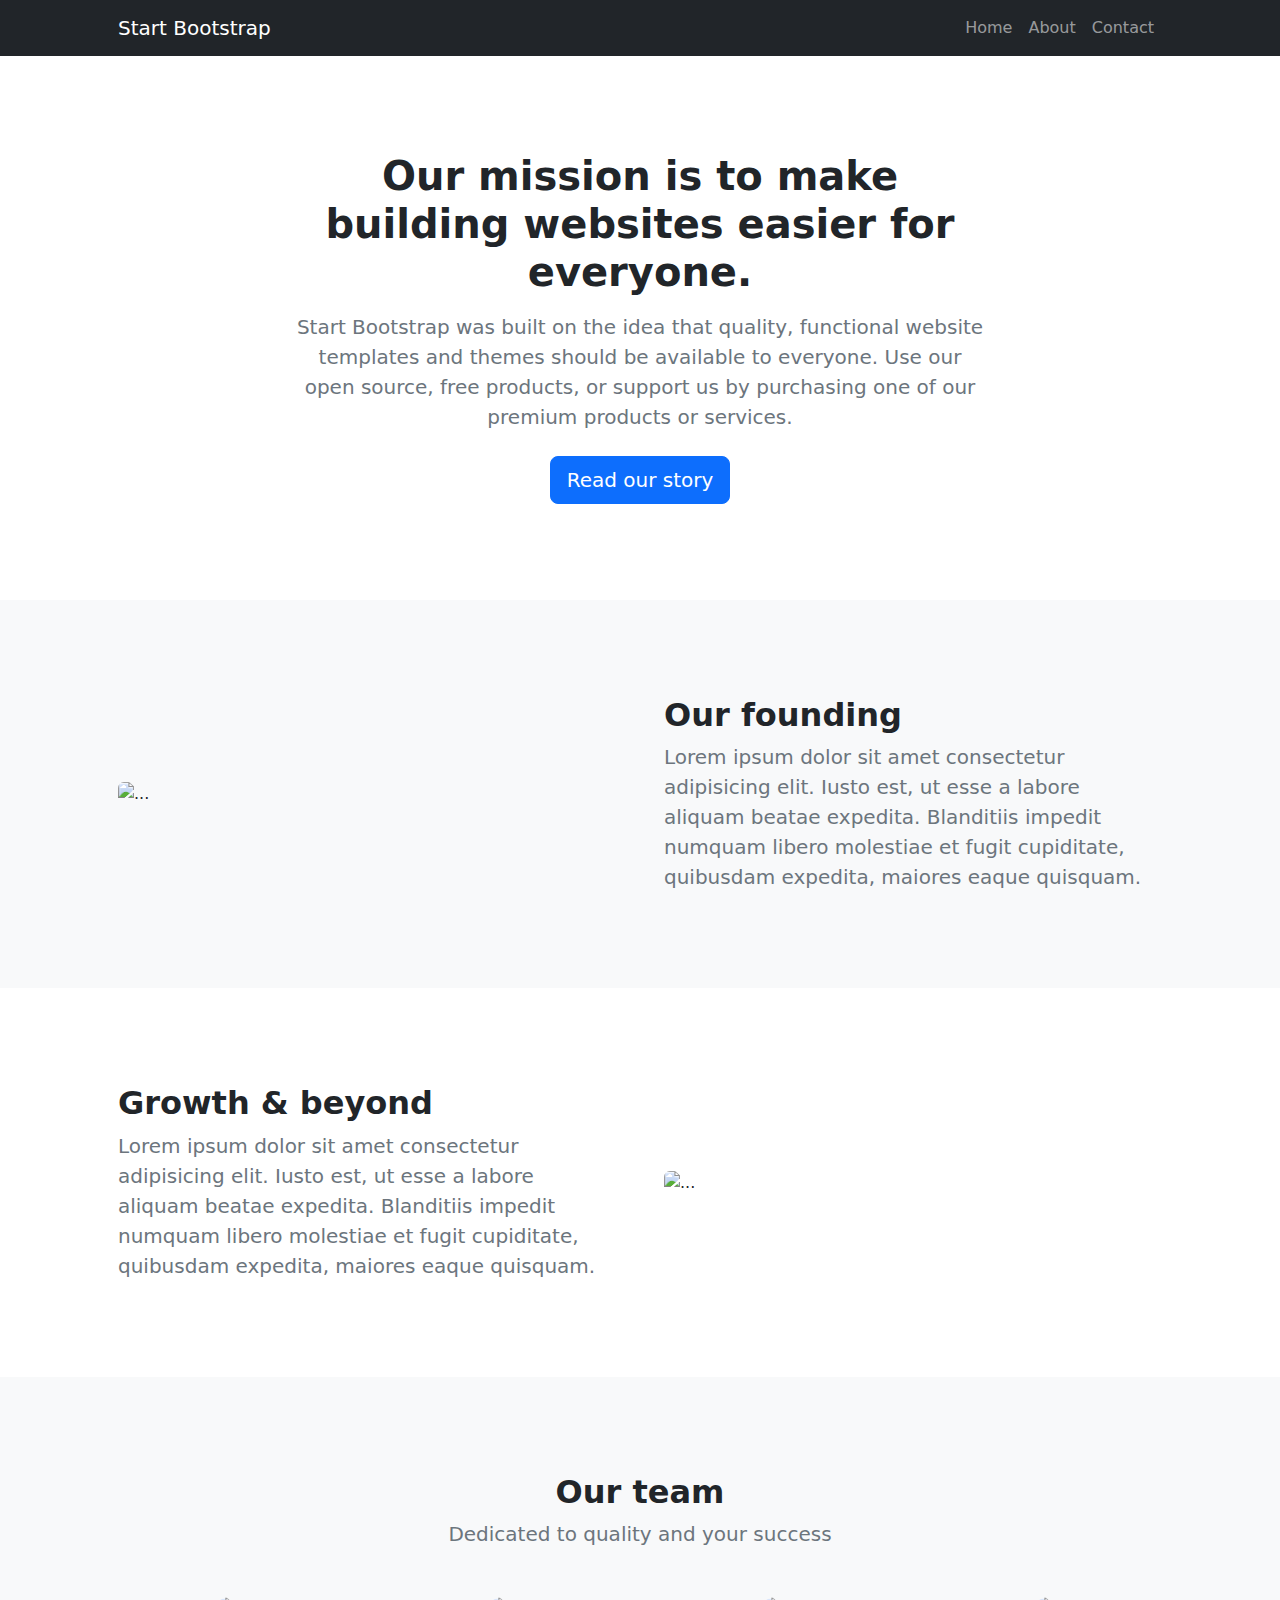
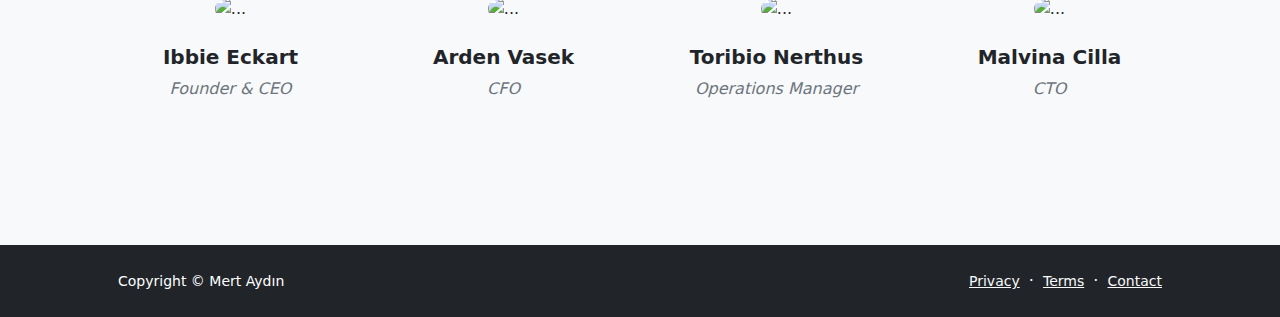
==== about.html @ 2e8341d7 "start" ====
<!DOCTYPE html>
<html lang="en">
    <head>
        <meta charset="utf-8" />
        <meta name="viewport" content="width=device-width, initial-scale=1, shrink-to-fit=no" />
        <meta name="description" content="" />
        <meta name="author" content="" />
        <title>Modern Business - Start Bootstrap Template</title>
        <!-- Favicon-->
        <link rel="icon" type="image/x-icon" href="assets/favicon.ico" />
        <!-- Bootstrap icons-->
        <link href="https://cdn.jsdelivr.net/npm/bootstrap-icons@1.5.0/font/bootstrap-icons.css" rel="stylesheet" />
        <!-- Core theme CSS (includes Bootstrap)-->
        <link href="css/styles.css" rel="stylesheet" />
    </head>
    <body class="d-flex flex-column">
        <main class="flex-shrink-0">
            <!-- Navigation-->
            <nav class="navbar navbar-expand-lg navbar-dark bg-dark">
                <div class="container px-5">
                    <a class="navbar-brand" href="index.html">Start Bootstrap</a>
                    <button class="navbar-toggler" type="button" data-bs-toggle="collapse" data-bs-target="#navbarSupportedContent" aria-controls="navbarSupportedContent" aria-expanded="false" aria-label="Toggle navigation"><span class="navbar-toggler-icon"></span></button>
                    <div class="collapse navbar-collapse" id="navbarSupportedContent">
                        <ul class="navbar-nav ms-auto mb-2 mb-lg-0">
                            <li class="nav-item"><a class="nav-link" href="index.html">Home</a></li>
                            <li class="nav-item"><a class="nav-link" href="about.html">About</a></li>
                            <li class="nav-item"><a class="nav-link" href="contact.html">Contact</a></li>
                        </ul>
                    </div>
                </div>
            </nav>
            <!-- Header-->
            <header class="py-5">
                <div class="container px-5">
                    <div class="row justify-content-center">
                        <div class="col-lg-8 col-xxl-6">
                            <div class="text-center my-5">
                                <h1 class="fw-bolder mb-3">Our mission is to make building websites easier for everyone.</h1>
                                <p class="lead fw-normal text-muted mb-4">Start Bootstrap was built on the idea that quality, functional website templates and themes should be available to everyone. Use our open source, free products, or support us by purchasing one of our premium products or services.</p>
                                <a class="btn btn-primary btn-lg" href="#scroll-target">Read our story</a>
                            </div>
                        </div>
                    </div>
                </div>
            </header>
            <!-- About section one-->
            <section class="py-5 bg-light" id="scroll-target">
                <div class="container px-5 my-5">
                    <div class="row gx-5 align-items-center">
                        <div class="col-lg-6"><img class="img-fluid rounded mb-5 mb-lg-0" src="https://dummyimage.com/600x400/343a40/6c757d" alt="..." /></div>
                        <div class="col-lg-6">
                            <h2 class="fw-bolder">Our founding</h2>
                            <p class="lead fw-normal text-muted mb-0">Lorem ipsum dolor sit amet consectetur adipisicing elit. Iusto est, ut esse a labore aliquam beatae expedita. Blanditiis impedit numquam libero molestiae et fugit cupiditate, quibusdam expedita, maiores eaque quisquam.</p>
                        </div>
                    </div>
                </div>
            </section>
            <!-- About section two-->
            <section class="py-5">
                <div class="container px-5 my-5">
                    <div class="row gx-5 align-items-center">
                        <div class="col-lg-6 order-first order-lg-last"><img class="img-fluid rounded mb-5 mb-lg-0" src="https://dummyimage.com/600x400/343a40/6c757d" alt="..." /></div>
                        <div class="col-lg-6">
                            <h2 class="fw-bolder">Growth &amp; beyond</h2>
                            <p class="lead fw-normal text-muted mb-0">Lorem ipsum dolor sit amet consectetur adipisicing elit. Iusto est, ut esse a labore aliquam beatae expedita. Blanditiis impedit numquam libero molestiae et fugit cupiditate, quibusdam expedita, maiores eaque quisquam.</p>
                        </div>
                    </div>
                </div>
            </section>
            <!-- Team members section-->
            <section class="py-5 bg-light">
                <div class="container px-5 my-5">
                    <div class="text-center">
                        <h2 class="fw-bolder">Our team</h2>
                        <p class="lead fw-normal text-muted mb-5">Dedicated to quality and your success</p>
                    </div>
                    <div class="row gx-5 row-cols-1 row-cols-sm-2 row-cols-xl-4 justify-content-center">
                        <div class="col mb-5 mb-5 mb-xl-0">
                            <div class="text-center">
                                <img class="img-fluid rounded-circle mb-4 px-4" src="https://dummyimage.com/150x150/ced4da/6c757d" alt="..." />
                                <h5 class="fw-bolder">Ibbie Eckart</h5>
                                <div class="fst-italic text-muted">Founder &amp; CEO</div>
                            </div>
                        </div>
                        <div class="col mb-5 mb-5 mb-xl-0">
                            <div class="text-center">
                                <img class="img-fluid rounded-circle mb-4 px-4" src="https://dummyimage.com/150x150/ced4da/6c757d" alt="..." />
                                <h5 class="fw-bolder">Arden Vasek</h5>
                                <div class="fst-italic text-muted">CFO</div>
                            </div>
                        </div>
                        <div class="col mb-5 mb-5 mb-sm-0">
                            <div class="text-center">
                                <img class="img-fluid rounded-circle mb-4 px-4" src="https://dummyimage.com/150x150/ced4da/6c757d" alt="..." />
                                <h5 class="fw-bolder">Toribio Nerthus</h5>
                                <div class="fst-italic text-muted">Operations Manager</div>
                            </div>
                        </div>
                        <div class="col mb-5">
                            <div class="text-center">
                                <img class="img-fluid rounded-circle mb-4 px-4" src="https://dummyimage.com/150x150/ced4da/6c757d" alt="..." />
                                <h5 class="fw-bolder">Malvina Cilla</h5>
                                <div class="fst-italic text-muted">CTO</div>
                            </div>
                        </div>
                    </div>
                </div>
            </section>
        </main>
        <!-- Footer-->
        <footer class="bg-dark py-4 mt-auto">
            <div class="container px-5">
                <div class="row align-items-center justify-content-between flex-column flex-sm-row">
                    <div class="col-auto"><div class="small m-0 text-white">Copyright &copy; Mert Aydın</div></div>
                    <div class="col-auto">
                        <a class="link-light small" href="#!">Privacy</a>
                        <span class="text-white mx-1">&middot;</span>
                        <a class="link-light small" href="#!">Terms</a>
                        <span class="text-white mx-1">&middot;</span>
                        <a class="link-light small" href="#!">Contact</a>
                    </div>
                </div>
            </div>
        </footer>
        <!-- Bootstrap core JS-->
        <script src="https://cdn.jsdelivr.net/npm/bootstrap@5.2.3/dist/js/bootstrap.bundle.min.js"></script>
        <!-- Core theme JS-->
        <script src="js/scripts.js"></script>
    </body>
</html>
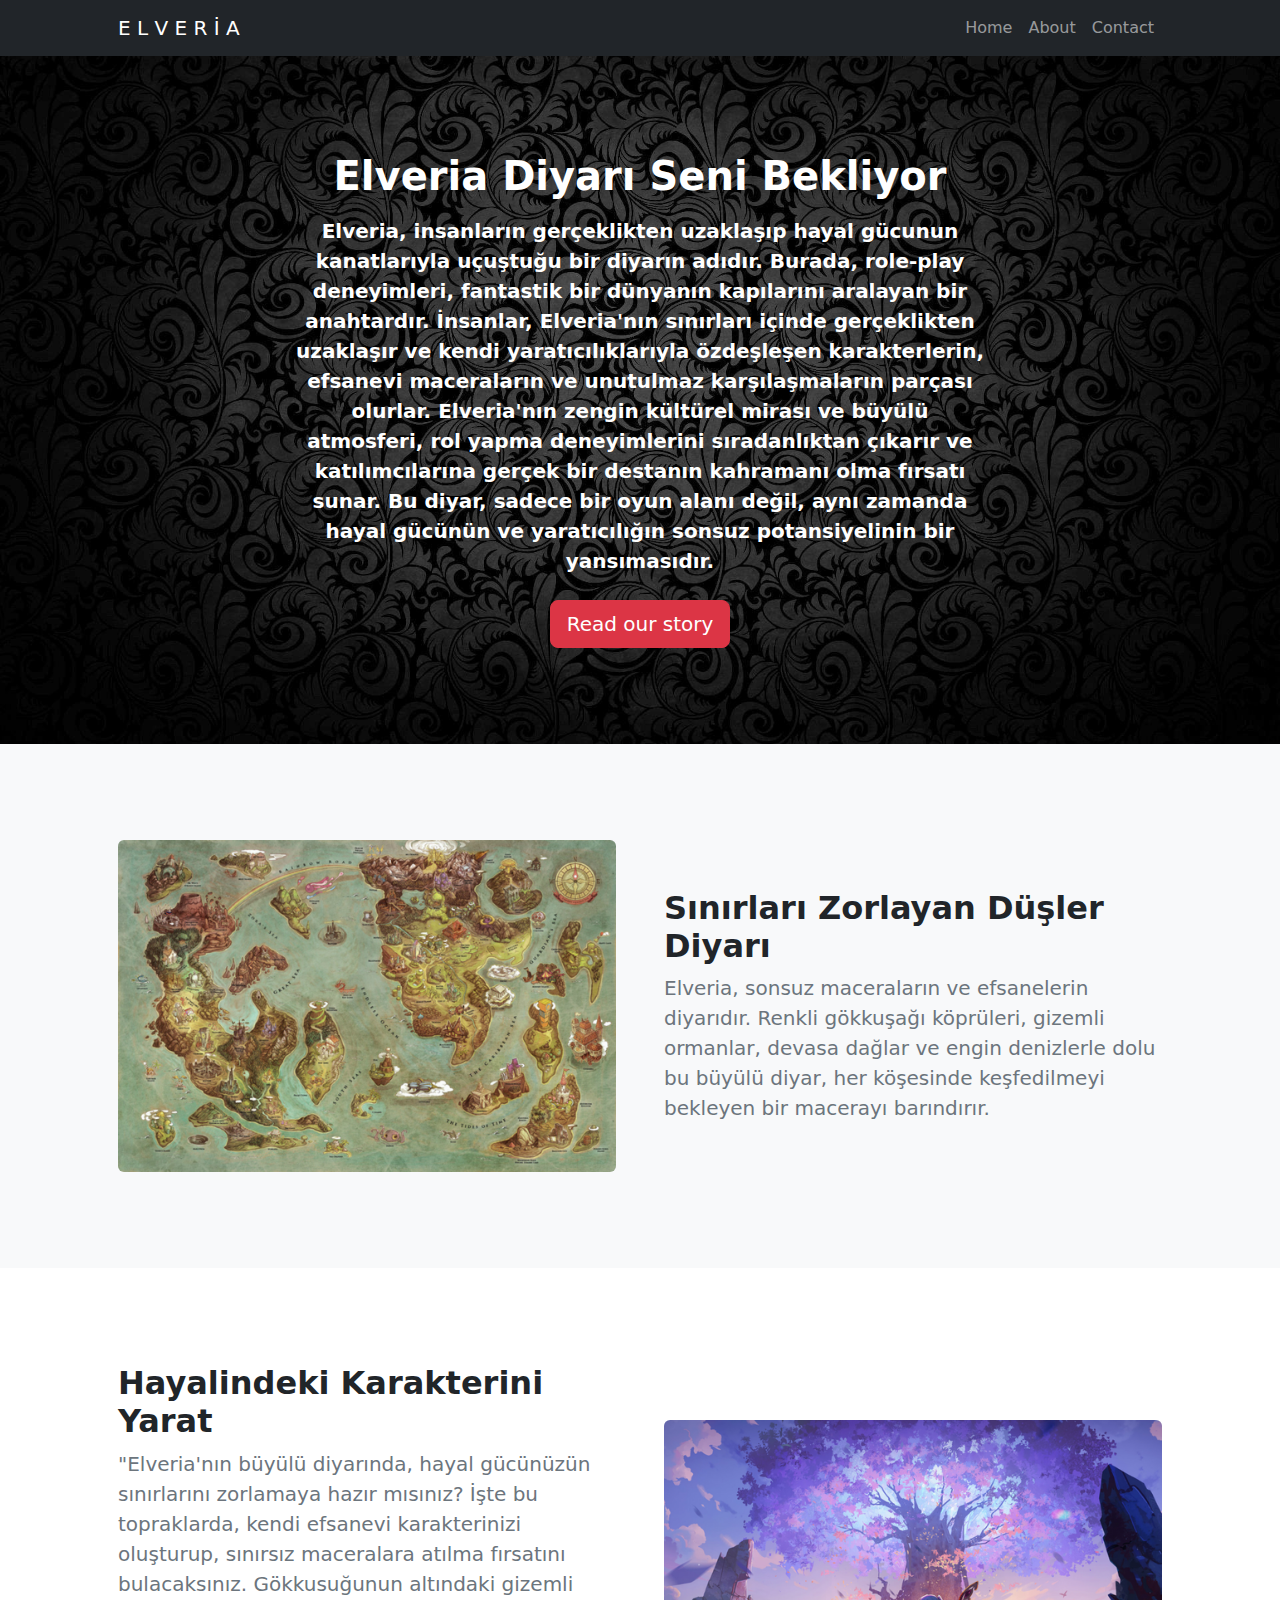
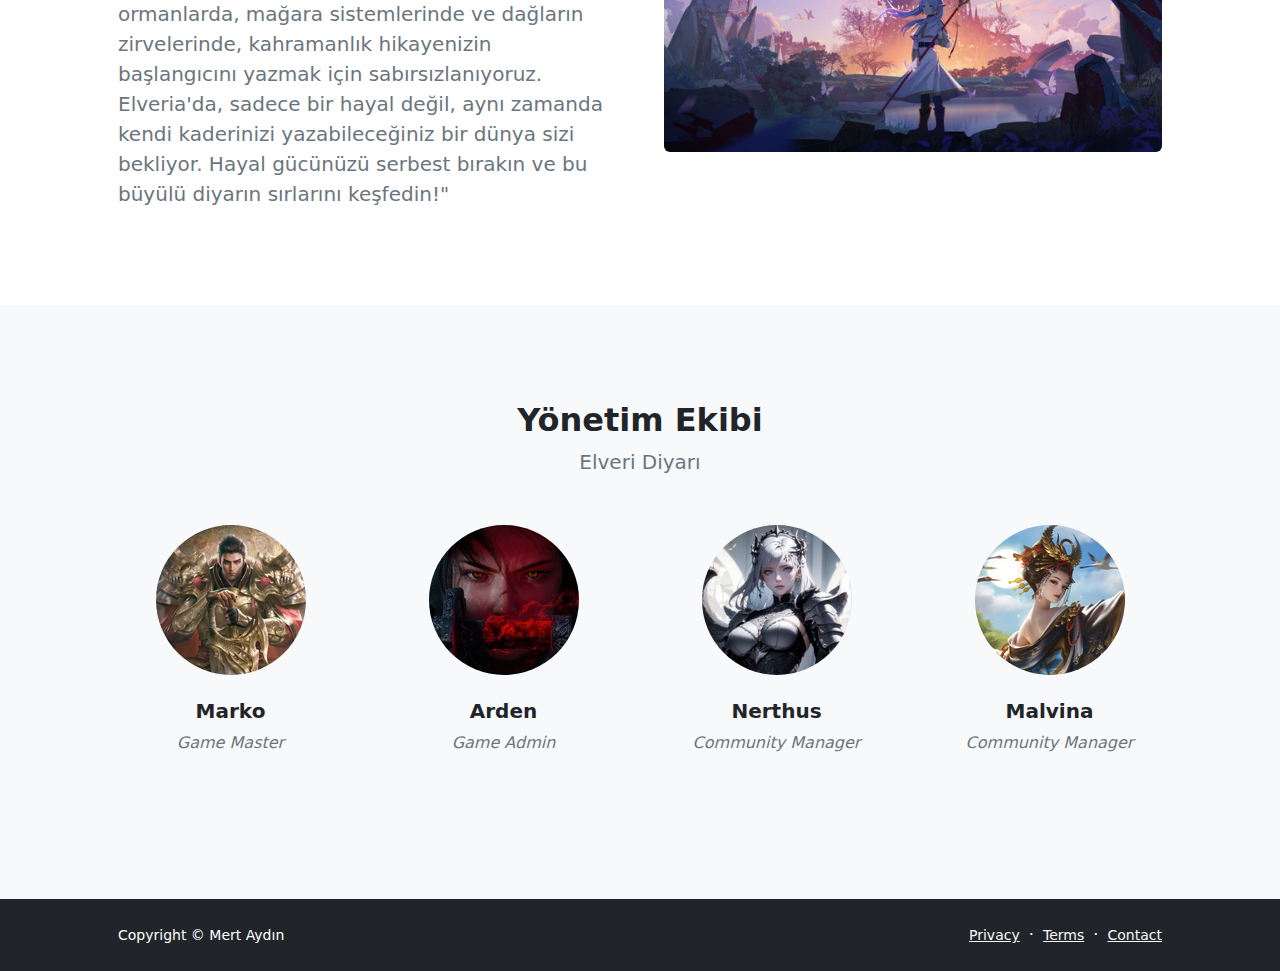
==== commit 82a1a120: "edit" ====
--- a/about.html
+++ b/about.html
@@ -5,7 +5,7 @@
         <meta name="viewport" content="width=device-width, initial-scale=1, shrink-to-fit=no" />
         <meta name="description" content="" />
         <meta name="author" content="" />
-        <title>Modern Business - Start Bootstrap Template</title>
+        <title>Elveria Hakkında</title>
         <!-- Favicon-->
         <link rel="icon" type="image/x-icon" href="assets/favicon.ico" />
         <!-- Bootstrap icons-->
@@ -18,7 +18,7 @@
             <!-- Navigation-->
             <nav class="navbar navbar-expand-lg navbar-dark bg-dark">
                 <div class="container px-5">
-                    <a class="navbar-brand" href="index.html">Start Bootstrap</a>
+                    <a class="navbar-brand" href="index.html">E L V E R İ A</a>
                     <button class="navbar-toggler" type="button" data-bs-toggle="collapse" data-bs-target="#navbarSupportedContent" aria-controls="navbarSupportedContent" aria-expanded="false" aria-label="Toggle navigation"><span class="navbar-toggler-icon"></span></button>
                     <div class="collapse navbar-collapse" id="navbarSupportedContent">
                         <ul class="navbar-nav ms-auto mb-2 mb-lg-0">
@@ -30,14 +30,14 @@
                 </div>
             </nav>
             <!-- Header-->
-            <header class="py-5">
+            <header class="py-5" id="aboutbg">
                 <div class="container px-5">
                     <div class="row justify-content-center">
                         <div class="col-lg-8 col-xxl-6">
                             <div class="text-center my-5">
-                                <h1 class="fw-bolder mb-3">Our mission is to make building websites easier for everyone.</h1>
-                                <p class="lead fw-normal text-muted mb-4">Start Bootstrap was built on the idea that quality, functional website templates and themes should be available to everyone. Use our open source, free products, or support us by purchasing one of our premium products or services.</p>
-                                <a class="btn btn-primary btn-lg" href="#scroll-target">Read our story</a>
+                                <h1 class="fw-bolder mb-3" id="abouttitle">Elveria Diyarı Seni Bekliyor</h1>
+                                <p class="lead fw-bold mb-4" id="abouth">Elveria, insanların gerçeklikten uzaklaşıp hayal gücunun kanatlarıyla uçuştuğu bir diyarın adıdır. Burada, role-play deneyimleri, fantastik bir dünyanın kapılarını aralayan bir anahtardır. İnsanlar, Elveria'nın sınırları içinde gerçeklikten uzaklaşır ve kendi yaratıcılıklarıyla özdeşleşen karakterlerin, efsanevi maceraların ve unutulmaz karşılaşmaların parçası olurlar. Elveria'nın zengin kültürel mirası ve büyülü atmosferi, rol yapma deneyimlerini sıradanlıktan çıkarır ve katılımcılarına gerçek bir destanın kahramanı olma fırsatı sunar. Bu diyar, sadece bir oyun alanı değil, aynı zamanda hayal gücünün ve yaratıcılığın sonsuz potansiyelinin bir yansımasıdır.</p>
+                                <a class="btn btn-danger btn-lg" href="#scroll-target">Read our story</a>
                             </div>
                         </div>
                     </div>
@@ -47,10 +47,10 @@
             <section class="py-5 bg-light" id="scroll-target">
                 <div class="container px-5 my-5">
                     <div class="row gx-5 align-items-center">
-                        <div class="col-lg-6"><img class="img-fluid rounded mb-5 mb-lg-0" src="https://dummyimage.com/600x400/343a40/6c757d" alt="..." /></div>
+                        <div class="col-lg-6"><img class="img-fluid rounded mb-5 mb-lg-0" src="assets/img/map.png" alt="..." /></div>
                         <div class="col-lg-6">
-                            <h2 class="fw-bolder">Our founding</h2>
-                            <p class="lead fw-normal text-muted mb-0">Lorem ipsum dolor sit amet consectetur adipisicing elit. Iusto est, ut esse a labore aliquam beatae expedita. Blanditiis impedit numquam libero molestiae et fugit cupiditate, quibusdam expedita, maiores eaque quisquam.</p>
+                            <h2 class="fw-bolder">Sınırları Zorlayan Düşler Diyarı</h2>
+                            <p class="lead fw-normal text-muted mb-0">Elveria, sonsuz maceraların ve efsanelerin diyarıdır. Renkli gökkuşağı köprüleri, gizemli ormanlar, devasa dağlar ve engin denizlerle dolu bu büyülü diyar, her köşesinde keşfedilmeyi bekleyen bir macerayı barındırır.</p>
                         </div>
                     </div>
                 </div>
@@ -59,10 +59,10 @@
             <section class="py-5">
                 <div class="container px-5 my-5">
                     <div class="row gx-5 align-items-center">
-                        <div class="col-lg-6 order-first order-lg-last"><img class="img-fluid rounded mb-5 mb-lg-0" src="https://dummyimage.com/600x400/343a40/6c757d" alt="..." /></div>
+                        <div class="col-lg-6 order-first order-lg-last"><img class="img-fluid rounded mb-5 mb-lg-0" src="assets/img/character.png" alt="..." /></div>
                         <div class="col-lg-6">
-                            <h2 class="fw-bolder">Growth &amp; beyond</h2>
-                            <p class="lead fw-normal text-muted mb-0">Lorem ipsum dolor sit amet consectetur adipisicing elit. Iusto est, ut esse a labore aliquam beatae expedita. Blanditiis impedit numquam libero molestiae et fugit cupiditate, quibusdam expedita, maiores eaque quisquam.</p>
+                            <h2 class="fw-bolder">Hayalindeki Karakterini Yarat</h2>
+                            <p class="lead fw-normal text-muted mb-0">"Elveria'nın büyülü diyarında, hayal gücünüzün sınırlarını zorlamaya hazır mısınız? İşte bu topraklarda, kendi efsanevi karakterinizi oluşturup, sınırsız maceralara atılma fırsatını bulacaksınız. Gökkusuğunun altındaki gizemli ormanlarda, mağara sistemlerinde ve dağların zirvelerinde, kahramanlık hikayenizin başlangıcını yazmak için sabırsızlanıyoruz. Elveria'da, sadece bir hayal değil, aynı zamanda kendi kaderinizi yazabileceğiniz bir dünya sizi bekliyor. Hayal gücünüzü serbest bırakın ve bu büyülü diyarın sırlarını keşfedin!"</p>
                         </div>
                     </div>
                 </div>
@@ -71,36 +71,36 @@
             <section class="py-5 bg-light">
                 <div class="container px-5 my-5">
                     <div class="text-center">
-                        <h2 class="fw-bolder">Our team</h2>
-                        <p class="lead fw-normal text-muted mb-5">Dedicated to quality and your success</p>
+                        <h2 class="fw-bolder">Yönetim Ekibi</h2>
+                        <p class="lead fw-normal text-muted mb-5">Elveri Diyarı</p>
                     </div>
                     <div class="row gx-5 row-cols-1 row-cols-sm-2 row-cols-xl-4 justify-content-center">
                         <div class="col mb-5 mb-5 mb-xl-0">
                             <div class="text-center">
-                                <img class="img-fluid rounded-circle mb-4 px-4" src="https://dummyimage.com/150x150/ced4da/6c757d" alt="..." />
-                                <h5 class="fw-bolder">Ibbie Eckart</h5>
-                                <div class="fst-italic text-muted">Founder &amp; CEO</div>
+                                <img class="img-fluid rounded-circle mb-4 px-4" src="assets/img/gm.png" alt="..." />
+                                <h5 class="fw-bolder">Marko</h5>
+                                <div class="fst-italic text-muted">Game Master</div>
                             </div>
                         </div>
                         <div class="col mb-5 mb-5 mb-xl-0">
                             <div class="text-center">
-                                <img class="img-fluid rounded-circle mb-4 px-4" src="https://dummyimage.com/150x150/ced4da/6c757d" alt="..." />
-                                <h5 class="fw-bolder">Arden Vasek</h5>
-                                <div class="fst-italic text-muted">CFO</div>
+                                <img class="img-fluid rounded-circle mb-4 px-4" src="assets/img/ga.png" alt="..." />
+                                <h5 class="fw-bolder">Arden</h5>
+                                <div class="fst-italic text-muted">Game Admin</div>
                             </div>
                         </div>
                         <div class="col mb-5 mb-5 mb-sm-0">
                             <div class="text-center">
-                                <img class="img-fluid rounded-circle mb-4 px-4" src="https://dummyimage.com/150x150/ced4da/6c757d" alt="..." />
-                                <h5 class="fw-bolder">Toribio Nerthus</h5>
-                                <div class="fst-italic text-muted">Operations Manager</div>
+                                <img class="img-fluid rounded-circle mb-4 px-4" src="assets/img/cm.png" alt="..." />
+                                <h5 class="fw-bolder">Nerthus</h5>
+                                <div class="fst-italic text-muted">Community Manager</div>
                             </div>
                         </div>
                         <div class="col mb-5">
                             <div class="text-center">
-                                <img class="img-fluid rounded-circle mb-4 px-4" src="https://dummyimage.com/150x150/ced4da/6c757d" alt="..." />
-                                <h5 class="fw-bolder">Malvina Cilla</h5>
-                                <div class="fst-italic text-muted">CTO</div>
+                                <img class="img-fluid rounded-circle mb-4 px-4" src="assets/img/cm2.png" alt="..." />
+                                <h5 class="fw-bolder">Malvina</h5>
+                                <div class="fst-italic text-muted">Community Manager</div>
                             </div>
                         </div>
                     </div>
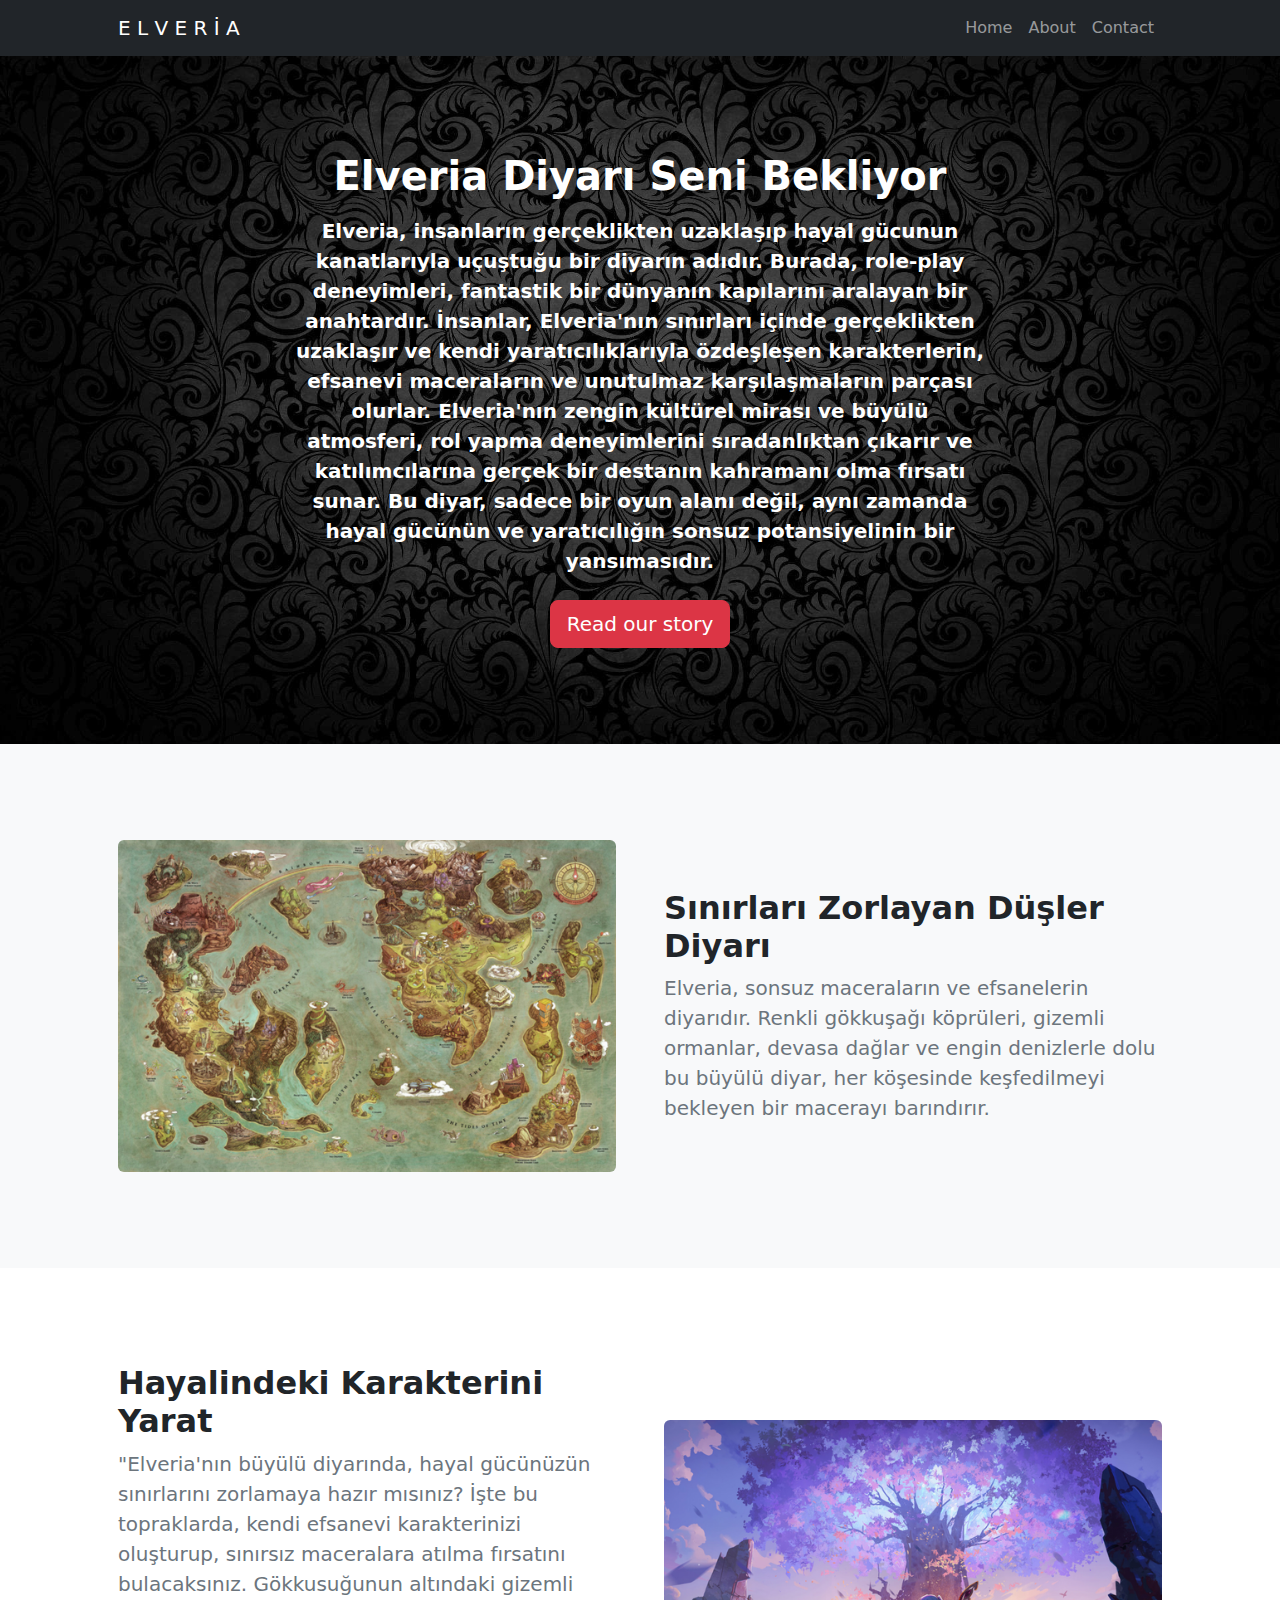
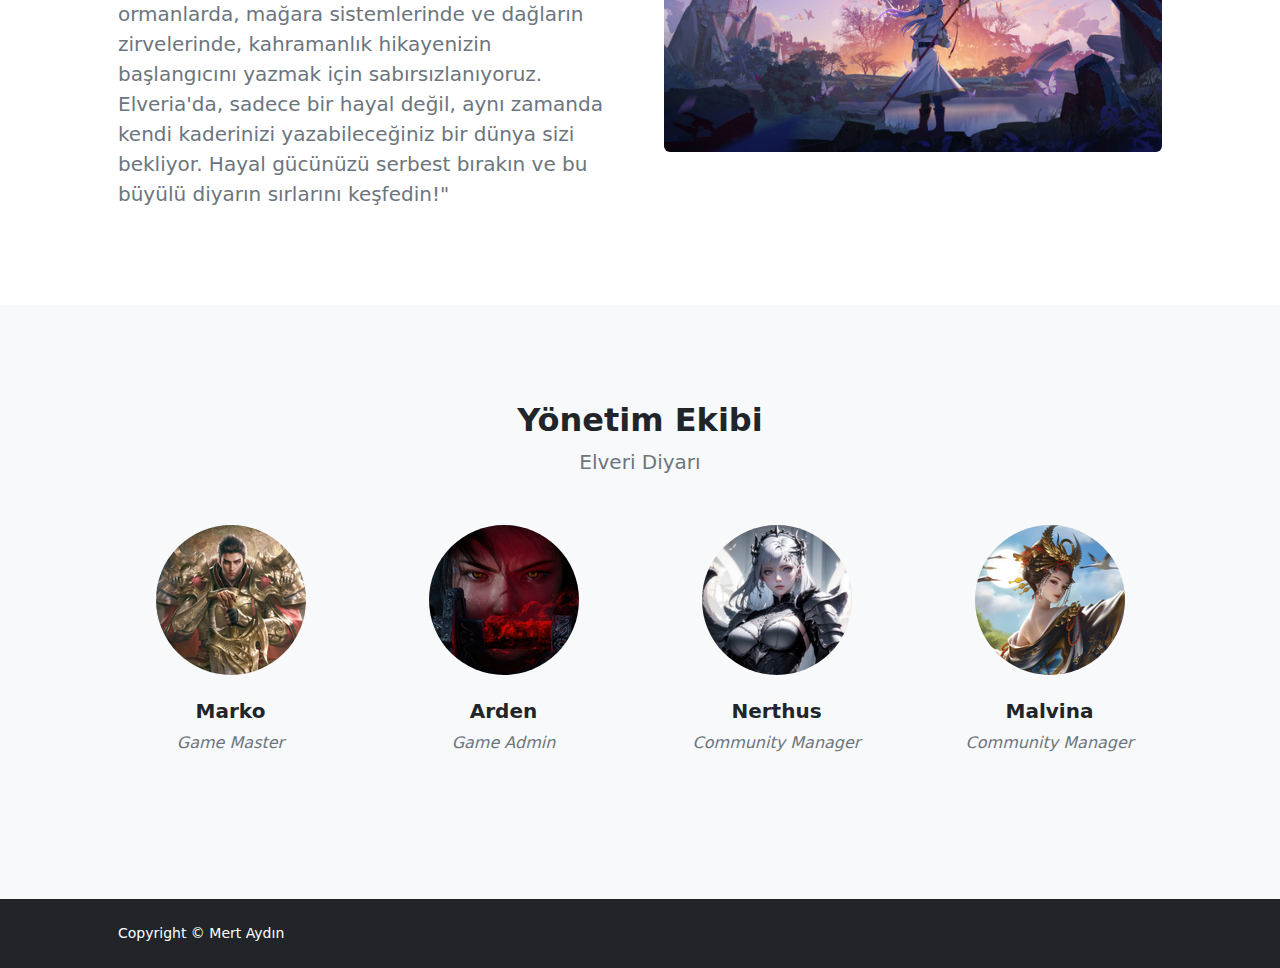
==== commit e7a27319: "finally" ====
--- a/about.html
+++ b/about.html
@@ -6,16 +6,12 @@
         <meta name="description" content="" />
         <meta name="author" content="" />
         <title>Elveria Hakkında</title>
-        <!-- Favicon-->
         <link rel="icon" type="image/x-icon" href="assets/favicon.ico" />
-        <!-- Bootstrap icons-->
         <link href="https://cdn.jsdelivr.net/npm/bootstrap-icons@1.5.0/font/bootstrap-icons.css" rel="stylesheet" />
-        <!-- Core theme CSS (includes Bootstrap)-->
         <link href="css/styles.css" rel="stylesheet" />
     </head>
     <body class="d-flex flex-column">
         <main class="flex-shrink-0">
-            <!-- Navigation-->
             <nav class="navbar navbar-expand-lg navbar-dark bg-dark">
                 <div class="container px-5">
                     <a class="navbar-brand" href="index.html">E L V E R İ A</a>
@@ -29,7 +25,6 @@
                     </div>
                 </div>
             </nav>
-            <!-- Header-->
             <header class="py-5" id="aboutbg">
                 <div class="container px-5">
                     <div class="row justify-content-center">
@@ -43,7 +38,6 @@
                     </div>
                 </div>
             </header>
-            <!-- About section one-->
             <section class="py-5 bg-light" id="scroll-target">
                 <div class="container px-5 my-5">
                     <div class="row gx-5 align-items-center">
@@ -55,7 +49,6 @@
                     </div>
                 </div>
             </section>
-            <!-- About section two-->
             <section class="py-5">
                 <div class="container px-5 my-5">
                     <div class="row gx-5 align-items-center">
@@ -67,7 +60,6 @@
                     </div>
                 </div>
             </section>
-            <!-- Team members section-->
             <section class="py-5 bg-light">
                 <div class="container px-5 my-5">
                     <div class="text-center">
@@ -107,24 +99,14 @@
                 </div>
             </section>
         </main>
-        <!-- Footer-->
         <footer class="bg-dark py-4 mt-auto">
             <div class="container px-5">
                 <div class="row align-items-center justify-content-between flex-column flex-sm-row">
                     <div class="col-auto"><div class="small m-0 text-white">Copyright &copy; Mert Aydın</div></div>
-                    <div class="col-auto">
-                        <a class="link-light small" href="#!">Privacy</a>
-                        <span class="text-white mx-1">&middot;</span>
-                        <a class="link-light small" href="#!">Terms</a>
-                        <span class="text-white mx-1">&middot;</span>
-                        <a class="link-light small" href="#!">Contact</a>
-                    </div>
                 </div>
             </div>
         </footer>
-        <!-- Bootstrap core JS-->
         <script src="https://cdn.jsdelivr.net/npm/bootstrap@5.2.3/dist/js/bootstrap.bundle.min.js"></script>
-        <!-- Core theme JS-->
         <script src="js/scripts.js"></script>
     </body>
 </html>
